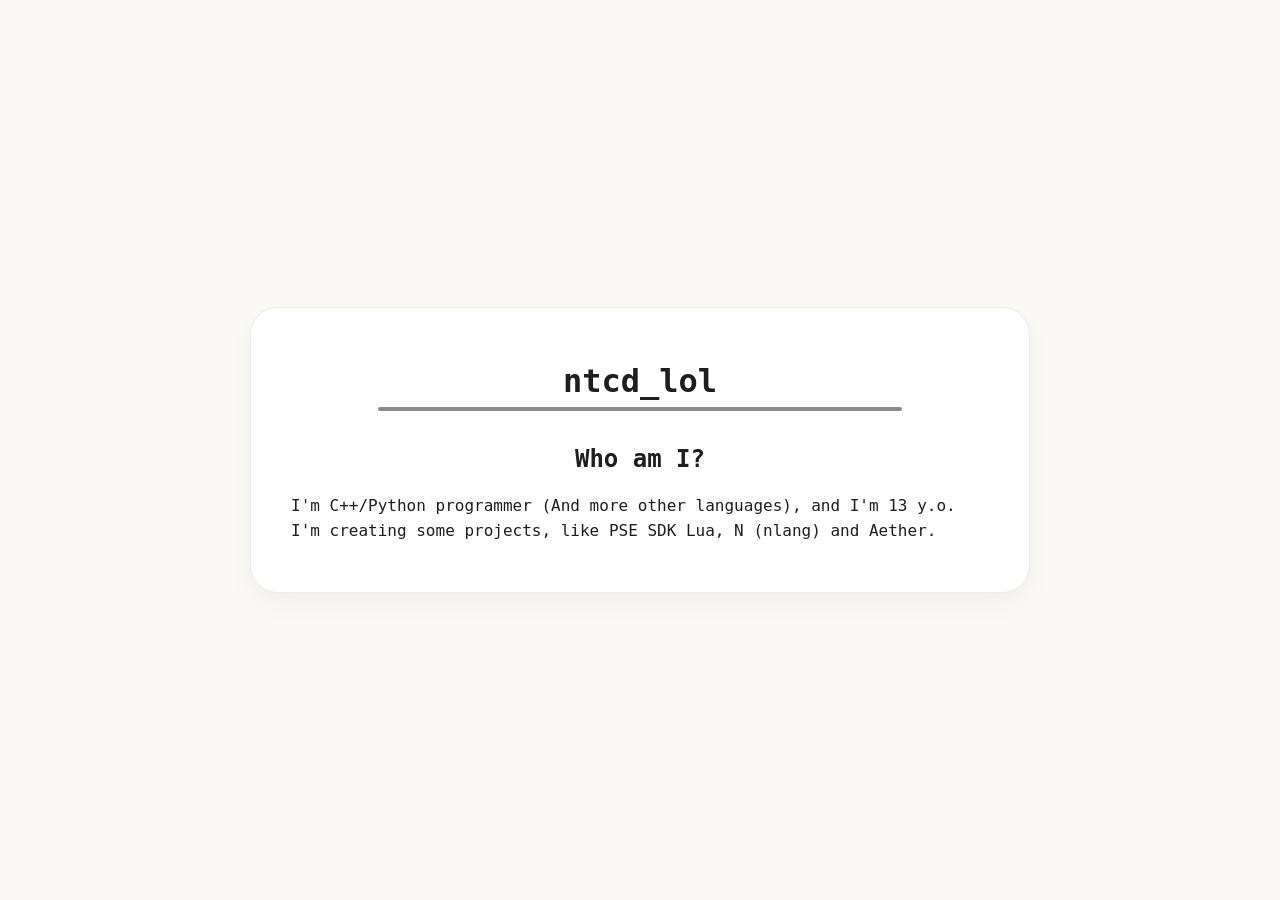
==== index.html @ 29c34fa3 "my failure" ====
<html>
    <!--- Первое что было в моих мыслях - читай задом наперед. Получится нечитабельно? Попроси помочь. --->
    <head>
        <title>ntcd_lol - programmer</title>
        <style>
            * {
              margin: 0;
              padding: 0;
              box-sizing: border-box;
            }

            body {
              background: #faf9f6;
              display: flex;
              justify-content: center;
              align-items: center;
              min-height: 100vh;
              font-family: 'SF Mono', 'Menlo', 'Monaco', 'Cascadia Code', 'Roboto Mono', monospace;
              padding: 2rem 1.5rem;
              line-height: 1.6;
              color: #1e1e1e;
            }

            .container {
              max-width: 780px;
              width: 100%;
              background: #ffffff;
              padding: 3rem 2.5rem;
              border-radius: 28px;
              box-shadow: 0 12px 28px rgba(0, 0, 0, 0.03), 0 4px 12px rgba(0, 0, 0, 0.02);
              border: 1px solid #ecece8;
              transition: all 0.15s ease;
            }

            .accent-line {
                width: 75%;
                height: 4px;
                background: #8b8b8b;
                margin: 0 auto 1.8rem auto;
                border-radius: 4px;
            }

            h1, h2 {
                text-align: center;
            }

            .block {
                margin-top: 2%;

            }
        </style>
    </head>
    <body>
        <div class="container">
            <h1>ntcd_lol</h1>
            <div class="accent-line"></div>
            <h2>Who am I?</h2>
            <div class="block">
                <p>I'm C++/Python programmer (And more other languages), and I'm 13 y.o.</p>
                <p>I'm creating some projects, like PSE SDK Lua, N (nlang) and Aether.</p>
                <!--- Бери то что тебе дают, оттуда откуда дают. Никогда в одном цельном контексте не бери иное. --->
            </div>
        </div>
    </body>
</html>
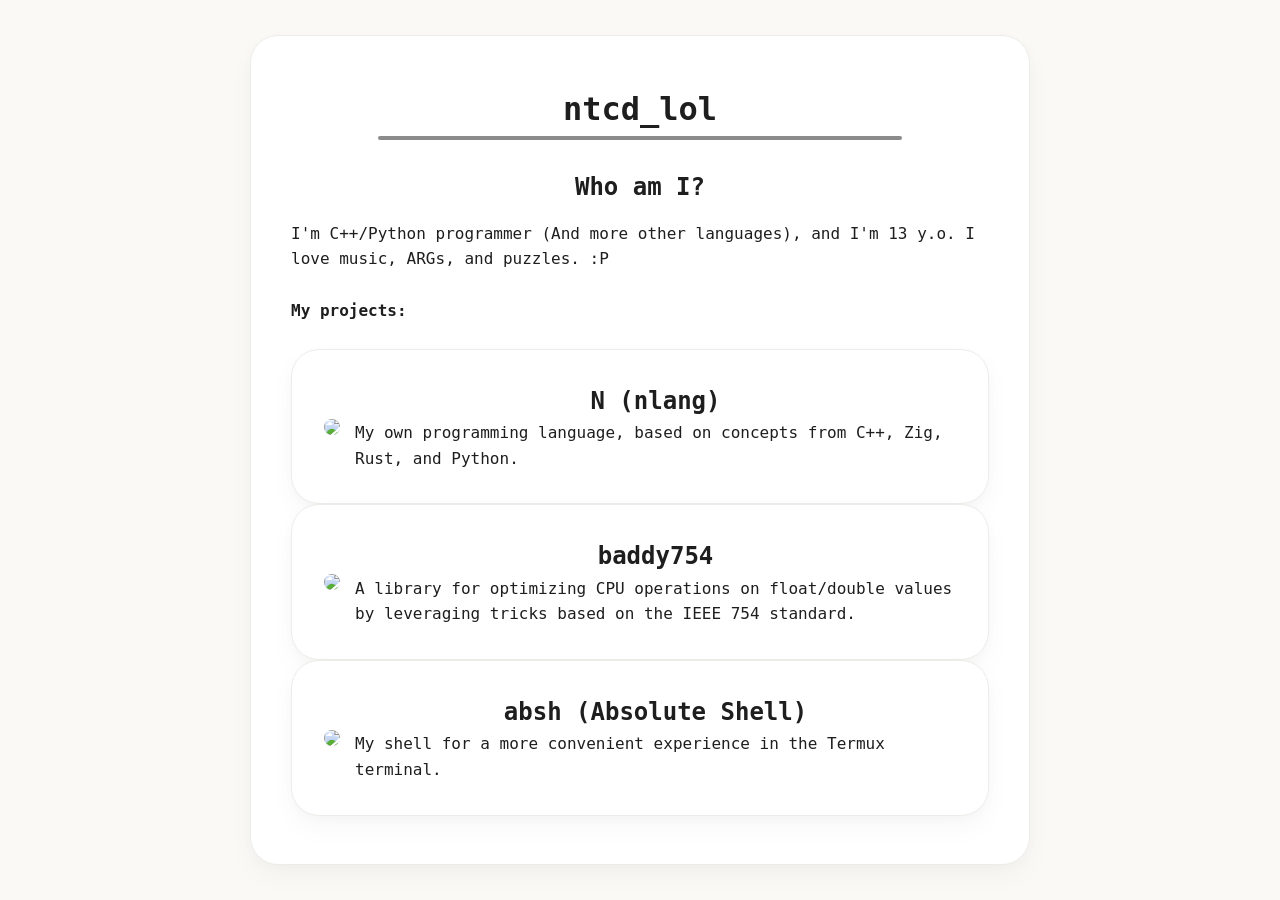
==== commit 041a3d80: "Update index.html" ====
--- a/index.html
+++ b/index.html
@@ -46,7 +46,20 @@
 
             .block {
                 margin-top: 2%;
+            }
 
+            .project {
+                max-width: 780px;
+                width: 100%;
+                background: #ffffff;
+                padding: 2rem 2rem;
+                border-radius: 28px;
+                box-shadow: 0 12px 28px rgba(0, 0, 0, 0.03), 0 4px 12px rgba(0, 0, 0, 0.02);
+                border: 1px solid #ecece8;
+                transition: all 0.15s ease;
+                display: flex;
+                align-items: center;
+                gap: 15px;
             }
         </style>
     </head>
@@ -56,10 +69,45 @@
             <div class="accent-line"></div>
             <h2>Who am I?</h2>
             <div class="block">
-                <p>I'm C++/Python programmer (And more other languages), and I'm 13 y.o.</p>
-                <p>I'm creating some projects, like PSE SDK Lua, N (nlang) and Aether.</p>
-                <!--- Бери то что тебе дают, оттуда откуда дают. Никогда в одном цельном контексте не бери иное. --->
+                <p>I'm C++/Python programmer (And more other languages), and I'm 13 y.o. I love music, ARGs, and puzzles. :P</p><br>
+                <p><strong>My projects:</strong></p><br>
+                    <div class="project">
+                        <img src="https://github.com/ntcd-lol/nlang/raw/main/assets/logo.svg" style="max-block-size: 10cap; border-radius: 50%;">
+                        <div>
+                            <h2>N (nlang)</h2>
+                            <p>My own programming language, based on concepts from C++, Zig, Rust, and Python.</p>
+                        </div>
+                        <!--- Не это ты ли ищешь?) --->
+                    </div>
+                    <div class="project">
+                        <img src="https://github.com/ntcd-lol/baddy754/raw/main/content/logo.svg" style="max-block-size: 10cap; border-radius: 50%;">
+                        <div>
+                            <h2>baddy754</h2>
+                            <p>A library for optimizing CPU operations on float/double values by leveraging tricks based on the IEEE 754 standard.</p>
+                        </div>
+                        <!--- Можешь не продолжать. Копать дальше не зачем. --->
+                    </div>
+                    <div class="project">
+                        <img src="https://github.com/ntcd-lol/absh/raw/main/content/logo.svg" style="max-block-size: 10cap; border-radius: 50%;">
+                        <div>
+                            <h2>absh (Absolute Shell)</h2>
+                            <p>My shell for a more convenient experience in the Termux terminal.</p>
+                        </div>
+                        <!--- И что тебе это дает? --->
+                    </div>
+                <!---
+                    ???:
+                Бери то что тебе дают, оттуда откуда дают.
+                Никогда в одном цельном контексте не бери иное.
+
+                Предыдущие комментарии могут показаться мелочью.
+                Не читай их. Бери все. Дальше все комментарии что будут
+                ЛОЖЬ.
+                --->
             </div>
         </div>
     </body>
+
+    <!--- А вот что правда
+    Решать тебе. --->
 </html>
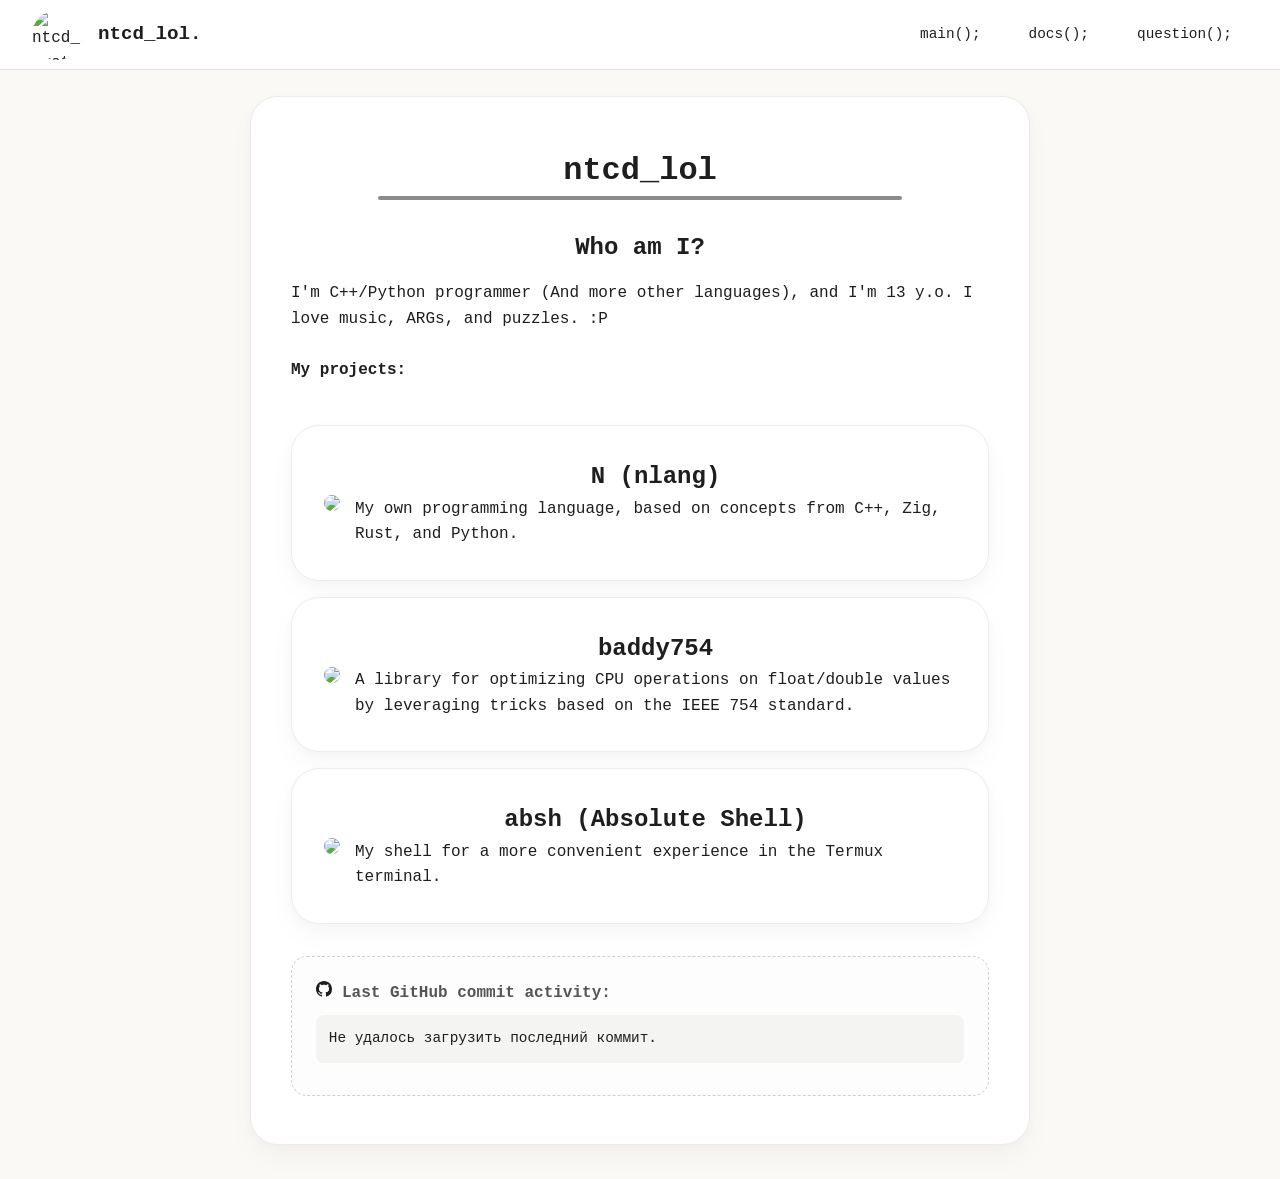
==== commit 53da8e07: "+265 - ух ебана мать" ====
--- a/index.html
+++ b/index.html
@@ -1,69 +1,222 @@
+<!DOCTYPE html>
 <html>
     <!--- Первое что было в моих мыслях - читай задом наперед. Получится нечитабельно? Попроси помочь. --->
     <head>
         <title>ntcd_lol - programmer</title>
         <style>
-            * {
-              margin: 0;
-              padding: 0;
-              box-sizing: border-box;
-            }
-
-            body {
-              background: #faf9f6;
-              display: flex;
-              justify-content: center;
-              align-items: center;
-              min-height: 100vh;
-              font-family: 'SF Mono', 'Menlo', 'Monaco', 'Cascadia Code', 'Roboto Mono', monospace;
-              padding: 2rem 1.5rem;
-              line-height: 1.6;
-              color: #1e1e1e;
-            }
-
-            .container {
-              max-width: 780px;
-              width: 100%;
-              background: #ffffff;
-              padding: 3rem 2.5rem;
-              border-radius: 28px;
-              box-shadow: 0 12px 28px rgba(0, 0, 0, 0.03), 0 4px 12px rgba(0, 0, 0, 0.02);
-              border: 1px solid #ecece8;
-              transition: all 0.15s ease;
-            }
-
-            .accent-line {
-                width: 75%;
-                height: 4px;
-                background: #8b8b8b;
-                margin: 0 auto 1.8rem auto;
-                border-radius: 4px;
-            }
-
-            h1, h2 {
-                text-align: center;
-            }
-
-            .block {
-                margin-top: 2%;
-            }
-
-            .project {
-                max-width: 780px;
-                width: 100%;
-                background: #ffffff;
-                padding: 2rem 2rem;
-                border-radius: 28px;
-                box-shadow: 0 12px 28px rgba(0, 0, 0, 0.03), 0 4px 12px rgba(0, 0, 0, 0.02);
-                border: 1px solid #ecece8;
-                transition: all 0.15s ease;
-                display: flex;
-                align-items: center;
-                gap: 15px;
-            }
+        :root {
+          --bg-body: #faf9f6;
+          --bg-card: #ffffff;
+          --bg-commit-block: #fdfdfd;
+          --bg-commit-details: #f4f4f2;
+
+          --color-main: #1e1e1e;
+          --color-muted: #555555;
+          --color-accent: #8b8b8b;
+          --color-meta: #777777;
+
+          --border-card: #ecece8;
+          --border-menu: #e0e0e0;
+          --border-commit: #cfcfcd;
+
+          --shadow: 0 12px 28px rgba(0, 0, 0, 0.03), 0 4px 12px rgba(0, 0, 0, 0.02);
+        }
+
+        @media (prefers-color-scheme: dark) {
+          :root {
+            --bg-body: #121212;
+            --bg-card: #1e1e1e;
+            --bg-commit-block: #181818;
+            --bg-commit-details: #252525;
+
+            --color-main: #e0e0e0;
+            --color-muted: #aaaaaa;
+            --color-accent: #555555;
+            --color-meta: #888888;
+
+            --border-card: #2a2a28;
+            --border-menu: #2d2d2d;
+            --border-commit: #444442;
+
+            --shadow: 0 12px 28px rgba(0, 0, 0, 0.2), 0 4px 12px rgba(0, 0, 0, 0.15);
+          }
+        }
+
+        * {
+          margin: 0;
+          padding: 0;
+          box-sizing: border-box;
+        }
+
+        body {
+          background: var(--bg-body);
+          display: flex;
+          justify-content: center;
+          align-items: center;
+          min-height: 100vh;
+          font-family: 'SF Mono', 'Menlo', 'Monaco', 'Cascadia Code', 'Roboto Mono', monospace;
+          padding: 6rem 1.5rem 2rem 1.5rem;
+          line-height: 1.6;
+          color: var(--color-main);
+          margin: 0;
+        }
+
+        a {
+          color: var(--color-main);
+          text-decoration: underline;
+          text-decoration-thickness: 1px;
+          text-underline-offset: 3px;
+          transition: all 0.2s ease;
+        }
+
+        a:hover {
+          color: var(--color-muted);
+          text-decoration-color: transparent;
+        }
+
+        .container {
+          max-width: 780px;
+          width: 100%;
+          background: var(--bg-card);
+          padding: 3rem 2.5rem;
+          border-radius: 28px;
+          box-shadow: var(--shadow);
+          border: 1px solid var(--border-card);
+          transition: all 0.15s ease;
+        }
+
+        .accent-line {
+          width: 75%;
+          height: 4px;
+          background: var(--color-accent);
+          margin: 0 auto 1.8rem auto;
+          border-radius: 4px;
+        }
+
+        h1, h2 {
+          text-align: center;
+        }
+
+        .block {
+          margin-top: 2%;
+        }
+
+        .project {
+          max-width: 780px;
+          width: 100%;
+          background: var(--bg-card);
+          padding: 2rem 2rem;
+          border-radius: 28px;
+          box-shadow: var(--shadow);
+          border: 1px solid var(--border-card);
+          transition: all 0.15s ease;
+          display: flex;
+          align-items: center;
+          gap: 15px;
+          margin-top: 1rem;
+        }
+
+        .top-menu {
+          position: fixed;
+          top: 0;
+          left: 0;
+          width: 100%;
+          background: var(--bg-card);
+          border-bottom: 1px solid var(--border-menu);
+          z-index: 1000;
+          display: flex;
+          align-items: center;
+          justify-content: space-between;
+          padding: 0.5rem 2rem;
+          box-sizing: border-box;
+        }
+
+        .me {
+          display: flex;
+          align-items: center;
+          gap: 1rem;
+        }
+
+        .top-menu img {
+          border-radius: 50%;
+          width: 50px;
+          height: 50px;
+          object-fit: cover;
+          margin: 0.1rem 0 0.1rem 0;
+        }
+
+        .top-menu h2 {
+          margin: 0;
+          font-size: 1.2rem;
+          color: var(--color-main);
+        }
+
+        .top-menu ul {
+          list-style: none;
+          margin: 0;
+          padding: 0;
+          display: flex;
+          gap: 1rem;
+        }
+
+        .top-menu a {
+          display: block;
+          padding: 0.5rem 1rem;
+          color: var(--color-main);
+          text-decoration: none;
+          font-size: 0.9rem;
+        }
+
+        .top-menu a:hover {
+          opacity: 0.7;
+          color: var(--color-main);
+        }
+
+        #commit-container {
+          margin-top: 2rem;
+          padding: 1.5rem;
+          background: var(--bg-commit-block);
+          border-radius: 16px;
+          border: 1px dashed var(--border-commit);
+        }
+
+        .commit-title {
+          font-size: 1rem;
+          font-weight: bold;
+          margin-bottom: 0.5rem;
+          color: var(--color-muted);
+        }
+
+        .commit-details {
+          font-size: 0.9rem;
+          background: var(--bg-commit-details);
+          padding: 0.8rem;
+          border-radius: 8px;
+          word-break: break-all;
+          color: var(--color-main);
+        }
+
+        .commit-meta {
+          font-size: 0.8rem;
+          color: var(--color-meta);
+          margin-top: 0.5rem;
+        }
         </style>
-    </head>
-    <body>
+
+        <header class="top-menu">
+            <div class="me">
+                <img src="https://avatars.githubusercontent.com/u/198263185?v=4" alt="ntcd_lol avatar">
+                <h2>ntcd_lol.</h2>
+            </div>
+            <nav>
+                <ul>
+                    <li><a href="#main">main();</a></li>
+                    <li><a href="#docs">docs();</a></li>
+                    <li><a href="#question">question();</a></li>
+                </ul>
+            </nav>
+        </header>
+
         <div class="container">
             <h1>ntcd_lol</h1>
             <div class="accent-line"></div>
@@ -88,13 +241,26 @@
                         <!--- Можешь не продолжать. Копать дальше не зачем. --->
                     </div>
                     <div class="project">
-                        <img src="https://github.com/ntcd-lol/absh/raw/main/content/logo.svg" style="max-block-size: 10cap; border-radius: 50%;">
+                        <img src="https://github.com/ntcd-lol/absh/raw/main/assets/logo.svg" style="max-block-size: 10cap; border-radius: 50%;">
                         <div>
                             <h2>absh (Absolute Shell)</h2>
                             <p>My shell for a more convenient experience in the Termux terminal.</p>
                         </div>
                         <!--- И что тебе это дает? --->
                     </div>
+
+                    <!-- Блок отображения последнего коммита -->
+                    <div id="commit-container">
+                        <div style="display: inline-flex; gap: 10px;">
+                            <svg xmlns="http://www.w3.org/2000/svg" width="16" height="16" fill="currentColor" class="bi bi-github" viewBox="0 0 16 16">
+                                <path d="M8 0C3.58 0 0 3.58 0 8c0 3.54 2.29 6.53 5.47 7.59.4.07.55-.17.55-.38 0-.19-.01-.82-.01-1.49-2.01.37-2.53-.49-2.69-.94-.09-.23-.48-.94-.82-1.13-.28-.15-.68-.52-.01-.53.63-.01 1.08.58 1.23.82.72 1.21 1.87.87 2.33.66.07-.52.28-.87.51-1.07-1.78-.2-3.64-.89-3.64-3.95 0-.87.31-1.59.82-2.15-.08-.2-.36-1.02.08-2.12 0 0 .67-.21 2.2.82.64-.18 1.32-.27 2-.27s1.36.09 2 .27c1.53-1.04 2.2-.82 2.2-.82.44 1.1.16 1.92.08 2.12.51.56.82 1.27.82 2.15 0 3.07-1.87 3.75-3.65 3.95.29.25.54.73.54 1.48 0 1.07-.01 1.93-.01 2.2 0 .21.15.46.55.38A8.01 8.01 0 0 0 16 8c0-4.42-3.58-8-8-8"/>
+                            </svg>
+                            <p class="commit-title"> Last GitHub commit activity:</p>
+                        </div>
+                        <div id="commit-info" class="commit-details">Загрузка данных о коммите...</div>
+                        <div id="commit-meta" class="commit-meta"></div>
+                    </div>
+
                 <!---
                     ???:
                 Бери то что тебе дают, оттуда откуда дают.
@@ -106,6 +272,51 @@
                 --->
             </div>
         </div>
+
+        <script>
+        async function fetchLatestCommit() {
+            const infoElement = document.getElementById('commit-info');
+            const metaElement = document.getElementById('commit-meta');
+
+            try {
+                const reposResponse = await fetch(`https://api.github.com/users/ntcd-lol/repos?sort=pushed&per_page=1`);
+                if (!reposResponse.ok) throw new Error(`Error: ${reposResponse.status}`);
+
+                const repos = await reposResponse.json();
+                if (!repos || repos.length === 0) {
+                    infoElement.textContent = 'Commits not found.';
+                    return;
+                }
+
+                const latestRepo = repos[0];
+                const repoName = latestRepo.full_name;
+                const defaultBranch = latestRepo.default_branch;
+
+                const commitResponse = await fetch(`https://api.github.com/repos/` + repoName + `/commits?sha=${defaultBranch}&per_page=1`);
+                if (!commitResponse.ok) throw new Error(`Ошибка при запросе коммита: ${commitResponse.status}`);
+
+                const commits = await commitResponse.json();
+
+                if (commits && commits.length > 0) {
+                    const lastCommit = commits[0];
+                    const shortSha = lastCommit.sha.substring(0, 7);
+                    const commitMessage = lastCommit.commit.message;
+                    const commitUrl = lastCommit.html_url;
+
+                    infoElement.innerHTML = `<strong>[${shortSha}]</strong> ${commitMessage}`;
+                    metaElement.innerHTML = `In repo: <a href="https://github.com/${repoName}" target="_blank">${repoName}</a> | <a href="${commitUrl}" target="_blank">Open commit.</a>`;
+                } else {
+                    infoElement.textContent = 'Коммиты не найдены.';
+                }
+            } catch (error) {
+                console.error(error);
+                infoElement.textContent = 'Не удалось загрузить последний коммит.';
+            }
+        }
+
+        document.addEventListener('DOMContentLoaded', fetchLatestCommit);
+
+        </script>
     </body>
 
     <!--- А вот что правда
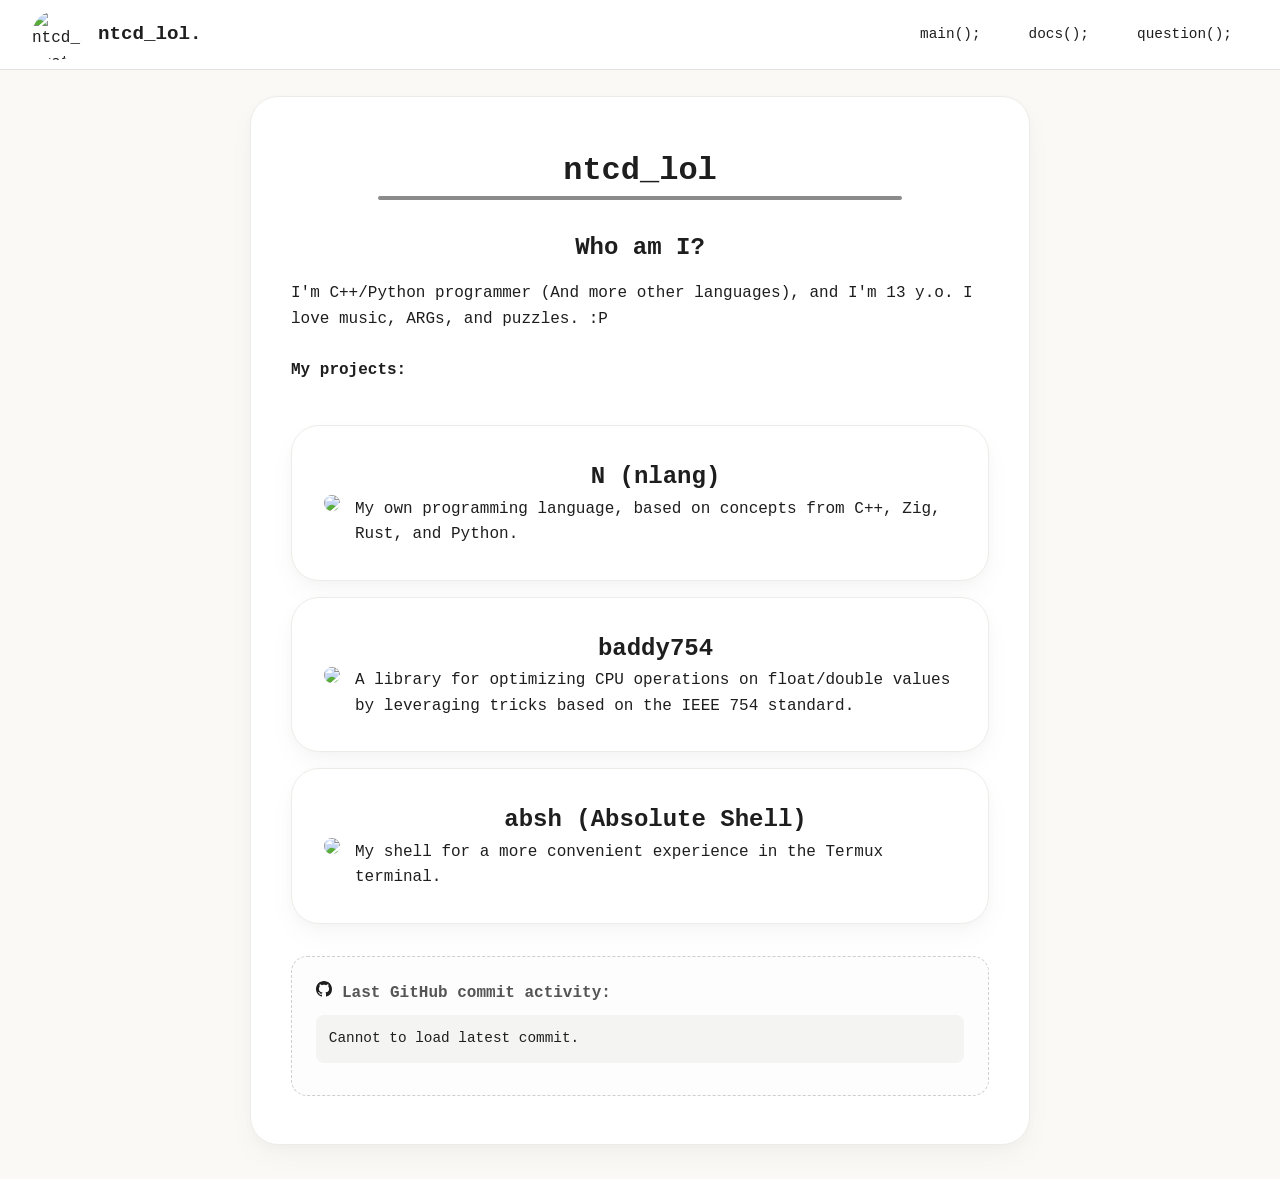
==== commit ab2d0415: "lets go" ====
--- a/index.html
+++ b/index.html
@@ -210,9 +210,9 @@
             </div>
             <nav>
                 <ul>
-                    <li><a href="#main">main();</a></li>
-                    <li><a href="#docs">docs();</a></li>
-                    <li><a href="#question">question();</a></li>
+                    <li><a href="https://ntcd-lol.github.io/">main();</a></li>
+                    <li><a href="https://ntcd-lol.github.io/docs/">docs();</a></li>
+                    <li><a href="https://ntcd-lol.github.io/question/">question();</a></li>
                 </ul>
             </nav>
         </header>
@@ -257,7 +257,7 @@
                             </svg>
                             <p class="commit-title"> Last GitHub commit activity:</p>
                         </div>
-                        <div id="commit-info" class="commit-details">Загрузка данных о коммите...</div>
+                        <div id="commit-info" class="commit-details">Loading...</div>
                         <div id="commit-meta" class="commit-meta"></div>
                     </div>
 
@@ -293,7 +293,7 @@
                 const defaultBranch = latestRepo.default_branch;
 
                 const commitResponse = await fetch(`https://api.github.com/repos/` + repoName + `/commits?sha=${defaultBranch}&per_page=1`);
-                if (!commitResponse.ok) throw new Error(`Ошибка при запросе коммита: ${commitResponse.status}`);
+                if (!commitResponse.ok) throw new Error(`Error: ${commitResponse.status}`);
 
                 const commits = await commitResponse.json();
 
@@ -310,7 +310,7 @@
                 }
             } catch (error) {
                 console.error(error);
-                infoElement.textContent = 'Не удалось загрузить последний коммит.';
+                infoElement.textContent = 'Cannot to load latest commit.';
             }
         }
 
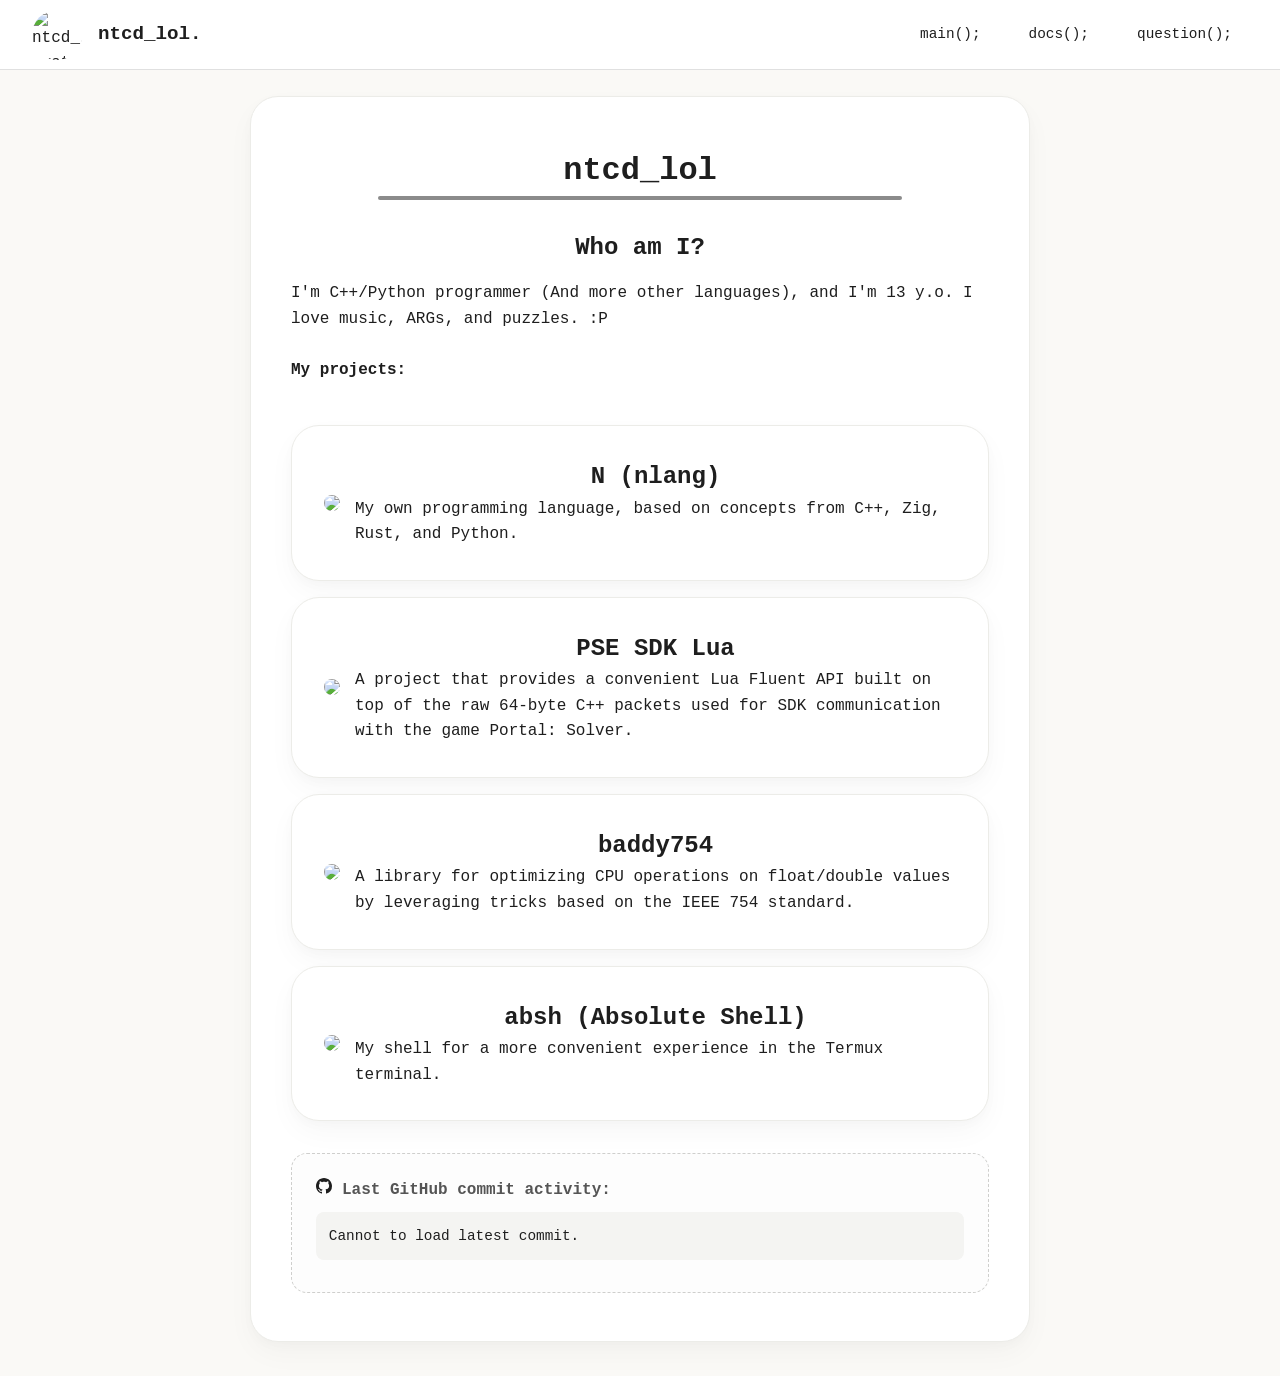
==== commit 5e277f7d: "Root Tool, You don't see that." ====
--- a/index.html
+++ b/index.html
@@ -3,206 +3,9 @@
     <!--- Первое что было в моих мыслях - читай задом наперед. Получится нечитабельно? Попроси помочь. --->
     <head>
         <title>ntcd_lol - programmer</title>
-        <style>
-        :root {
-          --bg-body: #faf9f6;
-          --bg-card: #ffffff;
-          --bg-commit-block: #fdfdfd;
-          --bg-commit-details: #f4f4f2;
-
-          --color-main: #1e1e1e;
-          --color-muted: #555555;
-          --color-accent: #8b8b8b;
-          --color-meta: #777777;
-
-          --border-card: #ecece8;
-          --border-menu: #e0e0e0;
-          --border-commit: #cfcfcd;
-
-          --shadow: 0 12px 28px rgba(0, 0, 0, 0.03), 0 4px 12px rgba(0, 0, 0, 0.02);
-        }
-
-        @media (prefers-color-scheme: dark) {
-          :root {
-            --bg-body: #121212;
-            --bg-card: #1e1e1e;
-            --bg-commit-block: #181818;
-            --bg-commit-details: #252525;
-
-            --color-main: #e0e0e0;
-            --color-muted: #aaaaaa;
-            --color-accent: #555555;
-            --color-meta: #888888;
-
-            --border-card: #2a2a28;
-            --border-menu: #2d2d2d;
-            --border-commit: #444442;
-
-            --shadow: 0 12px 28px rgba(0, 0, 0, 0.2), 0 4px 12px rgba(0, 0, 0, 0.15);
-          }
-        }
-
-        * {
-          margin: 0;
-          padding: 0;
-          box-sizing: border-box;
-        }
-
-        body {
-          background: var(--bg-body);
-          display: flex;
-          justify-content: center;
-          align-items: center;
-          min-height: 100vh;
-          font-family: 'SF Mono', 'Menlo', 'Monaco', 'Cascadia Code', 'Roboto Mono', monospace;
-          padding: 6rem 1.5rem 2rem 1.5rem;
-          line-height: 1.6;
-          color: var(--color-main);
-          margin: 0;
-        }
-
-        a {
-          color: var(--color-main);
-          text-decoration: underline;
-          text-decoration-thickness: 1px;
-          text-underline-offset: 3px;
-          transition: all 0.2s ease;
-        }
-
-        a:hover {
-          color: var(--color-muted);
-          text-decoration-color: transparent;
-        }
-
-        .container {
-          max-width: 780px;
-          width: 100%;
-          background: var(--bg-card);
-          padding: 3rem 2.5rem;
-          border-radius: 28px;
-          box-shadow: var(--shadow);
-          border: 1px solid var(--border-card);
-          transition: all 0.15s ease;
-        }
-
-        .accent-line {
-          width: 75%;
-          height: 4px;
-          background: var(--color-accent);
-          margin: 0 auto 1.8rem auto;
-          border-radius: 4px;
-        }
-
-        h1, h2 {
-          text-align: center;
-        }
-
-        .block {
-          margin-top: 2%;
-        }
-
-        .project {
-          max-width: 780px;
-          width: 100%;
-          background: var(--bg-card);
-          padding: 2rem 2rem;
-          border-radius: 28px;
-          box-shadow: var(--shadow);
-          border: 1px solid var(--border-card);
-          transition: all 0.15s ease;
-          display: flex;
-          align-items: center;
-          gap: 15px;
-          margin-top: 1rem;
-        }
-
-        .top-menu {
-          position: fixed;
-          top: 0;
-          left: 0;
-          width: 100%;
-          background: var(--bg-card);
-          border-bottom: 1px solid var(--border-menu);
-          z-index: 1000;
-          display: flex;
-          align-items: center;
-          justify-content: space-between;
-          padding: 0.5rem 2rem;
-          box-sizing: border-box;
-        }
-
-        .me {
-          display: flex;
-          align-items: center;
-          gap: 1rem;
-        }
-
-        .top-menu img {
-          border-radius: 50%;
-          width: 50px;
-          height: 50px;
-          object-fit: cover;
-          margin: 0.1rem 0 0.1rem 0;
-        }
-
-        .top-menu h2 {
-          margin: 0;
-          font-size: 1.2rem;
-          color: var(--color-main);
-        }
-
-        .top-menu ul {
-          list-style: none;
-          margin: 0;
-          padding: 0;
-          display: flex;
-          gap: 1rem;
-        }
-
-        .top-menu a {
-          display: block;
-          padding: 0.5rem 1rem;
-          color: var(--color-main);
-          text-decoration: none;
-          font-size: 0.9rem;
-        }
-
-        .top-menu a:hover {
-          opacity: 0.7;
-          color: var(--color-main);
-        }
-
-        #commit-container {
-          margin-top: 2rem;
-          padding: 1.5rem;
-          background: var(--bg-commit-block);
-          border-radius: 16px;
-          border: 1px dashed var(--border-commit);
-        }
-
-        .commit-title {
-          font-size: 1rem;
-          font-weight: bold;
-          margin-bottom: 0.5rem;
-          color: var(--color-muted);
-        }
-
-        .commit-details {
-          font-size: 0.9rem;
-          background: var(--bg-commit-details);
-          padding: 0.8rem;
-          border-radius: 8px;
-          word-break: break-all;
-          color: var(--color-main);
-        }
-
-        .commit-meta {
-          font-size: 0.8rem;
-          color: var(--color-meta);
-          margin-top: 0.5rem;
-        }
-        </style>
-
+        <link rel="stylesheet" href="static/style.css">
+    </head>
+    <body>
         <header class="top-menu">
             <div class="me">
                 <img src="https://avatars.githubusercontent.com/u/198263185?v=4" alt="ntcd_lol avatar">
@@ -231,6 +34,14 @@
                             <p>My own programming language, based on concepts from C++, Zig, Rust, and Python.</p>
                         </div>
                         <!--- Не это ты ли ищешь?) --->
+                    </div>
+                    <div class="project">
+                        <img src="https://raw.githubusercontent.com/ntcd-lol/pse-lua/refs/heads/main/docs/content/cube.png" style="max-block-size: 10cap; border-radius: 50%;">
+                        <div>
+                            <h2>PSE SDK Lua</h2>
+                            <p>A project that provides a convenient Lua Fluent API built on top of the raw 64-byte C++ packets used for SDK communication with the game Portal: Solver.</p>
+                        </div>
+                        <!--- Старый верный друг. --->
                     </div>
                     <div class="project">
                         <img src="https://github.com/ntcd-lol/baddy754/raw/main/content/logo.svg" style="max-block-size: 10cap; border-radius: 50%;">
--- a/static/style.css
+++ b/static/style.css
@@ -0,0 +1,669 @@
+:root {
+  --bg-body: #faf9f6;
+  --bg-card: #ffffff;
+  --bg-commit-block: #fdfdfd;
+  --bg-commit-details: #f4f4f2;
+
+  --color-main: #1e1e1e;
+  --color-muted: #555555;
+  --color-accent: #8b8b8b;
+  --color-meta: #777777;
+
+  --border-card: #ecece8;
+  --border-menu: #e0e0e0;
+  --border-commit: #cfcfcd;
+
+  --shadow: 0 12px 28px rgba(0, 0, 0, 0.03), 0 4px 12px rgba(0, 0, 0, 0.02);
+}
+
+@media (prefers-color-scheme: dark) {
+  :root {
+    --bg-body: #121212;
+    --bg-card: #1e1e1e;
+    --bg-commit-block: #181818;
+    --bg-commit-details: #252525;
+
+    --color-main: #e0e0e0;
+    --color-muted: #aaaaaa;
+    --color-accent: #555555;
+    --color-meta: #888888;
+
+    --border-card: #2a2a28;
+    --border-menu: #2d2d2d;
+    --border-commit: #444442;
+
+    --shadow: 0 12px 28px rgba(0, 0, 0, 0.2), 0 4px 12px rgba(0, 0, 0, 0.15);
+  }
+}
+
+* {
+  margin: 0;
+  padding: 0;
+  box-sizing: border-box;
+}
+
+html { scroll-behavior: smooth; }
+
+body {
+  background: var(--bg-body);
+  display: flex;
+  justify-content: center;
+  align-items: center;
+  min-height: 100vh;
+  font-family: 'SF Mono', 'Menlo', 'Monaco', 'Cascadia Code', 'Roboto Mono', monospace;
+  padding: 6rem 1.5rem 2rem 1.5rem;
+  line-height: 1.6;
+  color: var(--color-main);
+  margin: 0;
+}
+
+a {
+  color: var(--color-main);
+  text-decoration: underline;
+  text-decoration-thickness: 1px;
+  text-underline-offset: 3px;
+  transition: all 0.2s ease;
+}
+
+a:hover {
+  color: var(--color-muted);
+  text-decoration-color: transparent;
+}
+
+.container {
+  max-width: 780px;
+  width: 100%;
+  background: var(--bg-card);
+  padding: 3rem 2.5rem;
+  border-radius: 28px;
+  box-shadow: var(--shadow);
+  border: 1px solid var(--border-card);
+  transition: all 0.15s ease;
+}
+
+.accent-line {
+  width: 75%;
+  height: 4px;
+  background: var(--color-accent);
+  margin: 0 auto 1.8rem auto;
+  border-radius: 4px;
+}
+
+h1, h2 {
+  text-align: center;
+}
+
+.block {
+  margin-top: 2%;
+}
+
+.project {
+  max-width: 780px;
+  width: 100%;
+  background: var(--bg-card);
+  padding: 2rem 2rem;
+  border-radius: 28px;
+  box-shadow: var(--shadow);
+  border: 1px solid var(--border-card);
+  transition: all 0.15s ease;
+  display: flex;
+  align-items: center;
+  gap: 15px;
+  margin-top: 1rem;
+}
+
+.top-menu {
+  position: fixed;
+  top: 0;
+  left: 0;
+  width: 100%;
+  background: var(--bg-card);
+  border-bottom: 1px solid var(--border-menu);
+  z-index: 1000;
+  display: flex;
+  align-items: center;
+  justify-content: space-between;
+  padding: 0.5rem 2rem;
+  box-sizing: border-box;
+}
+
+.me {
+  display: flex;
+  align-items: center;
+  gap: 1rem;
+}
+
+.top-menu img {
+  border-radius: 50%;
+  width: 50px;
+  height: 50px;
+  object-fit: cover;
+  margin: 0.1rem 0 0.1rem 0;
+}
+
+.top-menu h2 {
+  margin: 0;
+  font-size: 1.2rem;
+  color: var(--color-main);
+}
+
+.top-menu ul {
+  list-style: none;
+  margin: 0;
+  padding: 0;
+  display: flex;
+  gap: 1rem;
+}
+
+.top-menu a {
+  display: block;
+  padding: 0.5rem 1rem;
+  color: var(--color-main);
+  text-decoration: none;
+  font-size: 0.9rem;
+}
+
+.top-menu a:hover {
+  opacity: 0.7;
+  color: var(--color-main);
+}
+
+#commit-container {
+  margin-top: 2rem;
+  padding: 1.5rem;
+  background: var(--bg-commit-block);
+  border-radius: 16px;
+  border: 1px dashed var(--border-commit);
+}
+
+.commit-title {
+  font-size: 1rem;
+  font-weight: bold;
+  margin-bottom: 0.5rem;
+  color: var(--color-muted);
+}
+
+.commit-details {
+  font-size: 0.9rem;
+  background: var(--bg-commit-details);
+  padding: 0.8rem;
+  border-radius: 8px;
+  word-break: break-all;
+  color: var(--color-main);
+}
+
+.commit-meta {
+  font-size: 0.8rem;
+  color: var(--color-meta);
+  margin-top: 0.5rem;
+}
+
+
+.layout {
+  max-width: 1280px;
+  width: 100%;
+  margin: 0 auto;
+  display: grid;
+  grid-template-columns: 240px 1fr;
+  gap: 1.5rem;
+  align-items: start;
+}
+
+.layout .container {
+  max-width: none;
+  padding: 3rem 2.5rem;
+}
+
+.sidebar {
+  position: sticky;
+  top: 5.5rem;
+  max-height: calc(100vh - 7rem);
+  overflow-y: auto;
+  background: var(--bg-card);
+  border: 1px solid var(--border-card);
+  border-radius: 20px;
+  padding: 1rem 0.75rem;
+  box-shadow: var(--shadow);
+  font-size: 0.82rem;
+}
+
+.sidebar h3 {
+  font-size: 0.68rem;
+  text-transform: uppercase;
+  letter-spacing: 0.6px;
+  color: var(--color-meta);
+  margin-bottom: 0.6rem;
+  padding-left: 0.4rem;
+}
+
+.sidebar ul { list-style: none; }
+
+.sidebar ul ul {
+  margin-left: 0.55rem;
+  padding-left: 0.6rem;
+  border-left: 1px dotted var(--border-commit);
+}
+
+.sidebar ul ul ul {
+  border-left: 1px dotted var(--border-commit);
+  margin-left: 0.5rem;
+  padding-left: 0.5rem;
+}
+
+.sidebar a {
+  display: block;
+  padding: 0.18rem 0.35rem;
+  text-decoration: none;
+  color: var(--color-muted);
+  border-radius: 5px;
+  font-size: 0.8rem;
+  line-height: 1.35;
+  overflow: hidden;
+  text-overflow: ellipsis;
+  white-space: nowrap;
+}
+
+.sidebar a:hover {
+  color: var(--color-main);
+  background: var(--bg-commit-details);
+}
+
+.sidebar a.active {
+  color: var(--color-main);
+  background: var(--bg-commit-details);
+  font-weight: bold;
+}
+
+.toc-file > a {
+  color: var(--color-main);
+  font-weight: bold;
+  font-size: 0.82rem;
+  padding: 0.3rem 0.35rem;
+  margin-top: 0.3rem;
+}
+
+.toc-file > a::before {
+  content: "· ";
+  color: var(--color-accent);
+}
+
+.toc-file ul { margin-top: 0.1rem; }
+.toc-file ul a { font-size: 0.78rem; }
+.toc-file ul ul a { font-size: 0.74rem; color: var(--color-meta); }
+
+
+h1 { text-align: center; }
+
+.doc-meta {
+  text-align: center;
+  font-size: 0.8rem;
+  color: var(--color-meta);
+  margin-bottom: 2rem;
+}
+
+.section {
+  margin-bottom: 3rem;
+  padding-bottom: 1.5rem;
+  border-bottom: 1px dashed var(--border-commit);
+  scroll-margin-top: 5.5rem;
+}
+
+.section:last-child {
+  border-bottom: none;
+  padding-bottom: 0;
+}
+
+.section-title {
+  font-size: 1.4rem;
+  margin-bottom: 1rem;
+  border-left: 4px solid var(--color-accent);
+  padding-left: 1rem;
+  text-align: left;
+}
+
+.block-heading {
+  margin: 1.5rem 0 0.75rem 0;
+  font-weight: bold;
+  scroll-margin-top: 5.5rem;
+  text-align: left;
+}
+
+.block-heading[data-level="1"] { font-size: 1.5rem; }
+.block-heading[data-level="2"] { font-size: 1.25rem; }
+.block-heading[data-level="3"] { font-size: 1.1rem; }
+.block-heading[data-level="4"],
+.block-heading[data-level="5"],
+.block-heading[data-level="6"] { font-size: 1rem; }
+
+.block-prose {
+  margin: 0.75rem 0;
+  color: var(--color-muted);
+  word-break: break-word;
+}
+
+.inline-code {
+  background: var(--bg-commit-details);
+  border: 1px solid var(--border-commit);
+  border-radius: 4px;
+  padding: 0.05em 0.4em;
+  font-size: 0.9em;
+  color: var(--color-main);
+}
+
+
+.block-table-wrap {
+  margin: 1rem 0;
+  overflow-x: auto;
+  border-radius: 12px;
+  border: 1px solid var(--border-commit);
+}
+
+.block-table {
+  border-collapse: collapse;
+  width: 100%;
+  font-size: 0.85rem;
+}
+
+.block-table th,
+.block-table td {
+  padding: 0.5rem 0.9rem;
+  border-bottom: 1px solid var(--border-commit);
+  text-align: left;
+  vertical-align: top;
+}
+
+.block-table th {
+  background: var(--bg-commit-block);
+  color: var(--color-main);
+  font-weight: bold;
+  white-space: nowrap;
+}
+
+.block-table tr:last-child td { border-bottom: none; }
+.block-table td { color: var(--color-muted); }
+
+
+.block-list {
+  margin: 0.75rem 0;
+  padding-left: 1.5rem;
+  color: var(--color-muted);
+}
+
+.block-list li { margin: 0.25rem 0; }
+
+
+.block-code {
+  margin: 1rem 0;
+  background: var(--bg-commit-details);
+  border-radius: 12px;
+  border: 1px solid var(--border-commit);
+  overflow: hidden;
+}
+
+.block-code-header {
+  display: flex;
+  justify-content: space-between;
+  align-items: center;
+  padding: 0.4rem 1rem;
+  background: var(--bg-commit-block);
+  border-bottom: 1px solid var(--border-commit);
+  font-size: 0.75rem;
+  color: var(--color-meta);
+  text-transform: uppercase;
+  letter-spacing: 0.5px;
+}
+
+.block-code pre {
+  margin: 0;
+  padding: 1rem 1.2rem;
+  overflow-x: auto;
+  font-size: 0.85rem;
+  line-height: 1.5;
+}
+
+.block-code code { font-family: inherit; }
+
+.copy-btn {
+  background: transparent;
+  border: 1px solid var(--border-commit);
+  color: var(--color-meta);
+  font-family: inherit;
+  font-size: 0.7rem;
+  padding: 0.15rem 0.5rem;
+  border-radius: 4px;
+  cursor: pointer;
+  text-transform: uppercase;
+}
+
+.copy-btn:hover {
+  color: var(--color-main);
+  border-color: var(--color-accent);
+}
+
+.copy-btn.copied {
+  color: #4caf50;
+  border-color: #4caf50;
+}
+
+
+.block-html { margin: 1rem 0; }
+.block-html img { max-width: 100%; height: auto; }
+.block-html table { border-collapse: collapse; width: 100%; }
+.block-html h3 { margin: 0.5rem 0; font-size: 1.1rem; }
+.block-html a { color: var(--color-main); }
+
+
+.block-hr {
+  border: none;
+  border-top: 1px dashed var(--border-commit);
+  margin: 1.5rem 0;
+}
+
+
+.block-callout {
+  margin: 1rem 0;
+  border-radius: 12px;
+  border: 1px solid var(--border-commit);
+  border-left: 4px solid var(--color-accent);
+  background: var(--bg-commit-details);
+  padding: 0.9rem 1rem;
+  color: var(--color-main);
+}
+
+.block-callout-head {
+  display: flex;
+  align-items: center;
+  gap: 0.5rem;
+  font-size: 0.75rem;
+  text-transform: uppercase;
+  letter-spacing: 0.5px;
+  color: var(--color-meta);
+  margin-bottom: 0.4rem;
+  font-weight: bold;
+}
+
+.block-callout-body {
+  font-size: 0.9rem;
+  color: var(--color-muted);
+  white-space: pre-wrap;
+  word-break: break-word;
+}
+
+.block-callout[data-variant="note"]      { border-left-color: #4a9eff; background: rgba(74, 158, 255, 0.06); }
+.block-callout[data-variant="tip"]       { border-left-color: #4caf50; background: rgba(76, 175, 80, 0.07); }
+.block-callout[data-variant="important"] { border-left-color: #a259ff; background: rgba(162, 89, 255, 0.07); }
+.block-callout[data-variant="warning"]   { border-left-color: #f5a623; background: rgba(245, 166, 35, 0.08); }
+.block-callout[data-variant="caution"],
+.block-callout[data-variant="danger"]    { border-left-color: #d9534f; background: rgba(217, 83, 79, 0.08); }
+
+@media (prefers-color-scheme: dark) {
+  .block-callout[data-variant="note"]      { background: rgba(74, 158, 255, 0.10); }
+  .block-callout[data-variant="tip"]       { background: rgba(76, 175, 80, 0.10); }
+  .block-callout[data-variant="important"] { background: rgba(162, 89, 255, 0.10); }
+  .block-callout[data-variant="warning"]   { background: rgba(245, 166, 35, 0.12); }
+  .block-callout[data-variant="caution"],
+  .block-callout[data-variant="danger"]    { background: rgba(217, 83, 79, 0.12); }
+}
+
+
+.loading,
+.error {
+  text-align: center;
+  padding: 2rem;
+  color: var(--color-muted);
+}
+
+.error { color: #d9534f; }
+
+
+.sidebar-toggle {
+  display: none;
+  position: fixed;
+  bottom: 1.25rem;
+  right: 1.25rem;
+  z-index: 1100;
+  width: 48px;
+  height: 48px;
+  border-radius: 50%;
+  border: 1px solid var(--border-card);
+  background: var(--bg-card);
+  color: var(--color-main);
+  font-size: 1.2rem;
+  cursor: pointer;
+  box-shadow: var(--shadow);
+}
+
+@media (max-width: 960px) {
+  .layout { grid-template-columns: 1fr; }
+  .layout .container { padding: 2rem 1.25rem; }
+
+  .sidebar {
+    display: none;
+    position: fixed;
+    top: 4.5rem;
+    left: 1rem;
+    right: 1rem;
+    max-height: calc(100vh - 6rem);
+    z-index: 1050;
+  }
+
+  .sidebar.open { display: block; }
+  .sidebar-toggle { display: block; }
+
+  .top-menu { padding: 0.5rem 1rem; }
+  .top-menu a { padding: 0.5rem 0.5rem; font-size: 0.8rem; }
+}
+
+.page-host {
+  position: relative;
+  min-height: 60vh;
+}
+
+.page {
+  will-change: opacity, transform;
+}
+
+.page-enter {
+  opacity: 0;
+  transform: translateY(12px);
+}
+
+.page-enter-active {
+  animation: page-in 320ms cubic-bezier(0.2, 0.7, 0.2, 1) forwards;
+}
+
+@keyframes page-in {
+  from {
+    opacity: 0;
+    transform: translateY(12px);
+  }
+  to {
+    opacity: 1;
+    transform: translateY(0);
+  }
+}
+
+.page-leave {
+  animation: page-out 260ms cubic-bezier(0.4, 0, 0.6, 1) forwards;
+  position: absolute;
+  inset: 0;
+  pointer-events: none;
+}
+
+@keyframes page-out {
+  from {
+    opacity: 1;
+    transform: translateY(0);
+  }
+  to {
+    opacity: 0;
+    transform: translateY(-8px);
+  }
+}
+
+@media (prefers-reduced-motion: reduce) {
+  .page-enter,
+  .page-enter-active,
+  .page-leave {
+    animation: none !important;
+    opacity: 1 !important;
+    transform: none !important;
+  }
+}
+
+.page-nav {
+  display: flex;
+  justify-content: space-between;
+  gap: 1rem;
+  margin-top: 3rem;
+  padding-top: 1.5rem;
+  border-top: 1px dashed var(--border-commit);
+  font-size: 0.9rem;
+}
+
+.page-nav a {
+  display: inline-flex;
+  align-items: center;
+  padding: 0.6rem 1rem;
+  background: var(--bg-commit-details);
+  border: 1px solid var(--border-commit);
+  border-radius: 10px;
+  text-decoration: none;
+  color: var(--color-main);
+  transition: transform 160ms ease, background 160ms ease, border-color 160ms ease;
+}
+
+.page-nav a:hover {
+  background: var(--bg-commit-block);
+  border-color: var(--color-accent);
+  transform: translateY(-1px);
+}
+
+.page-nav .page-nav-prev {
+  margin-right: auto;
+}
+
+.page-nav .page-nav-next {
+  margin-left: auto;
+}
+
+.sidebar a.active {
+  color: var(--color-main);
+  background: var(--bg-commit-details);
+  font-weight: bold;
+}
+
+.sidebar a[data-kind="section"].active::before {
+  content: "";
+  display: inline-block;
+  width: 6px;
+  height: 6px;
+  border-radius: 50%;
+  background: var(--color-accent);
+  margin-right: 6px;
+  vertical-align: middle;
+}
+
+.page-title {
+  margin-bottom: 1.5rem;
+}
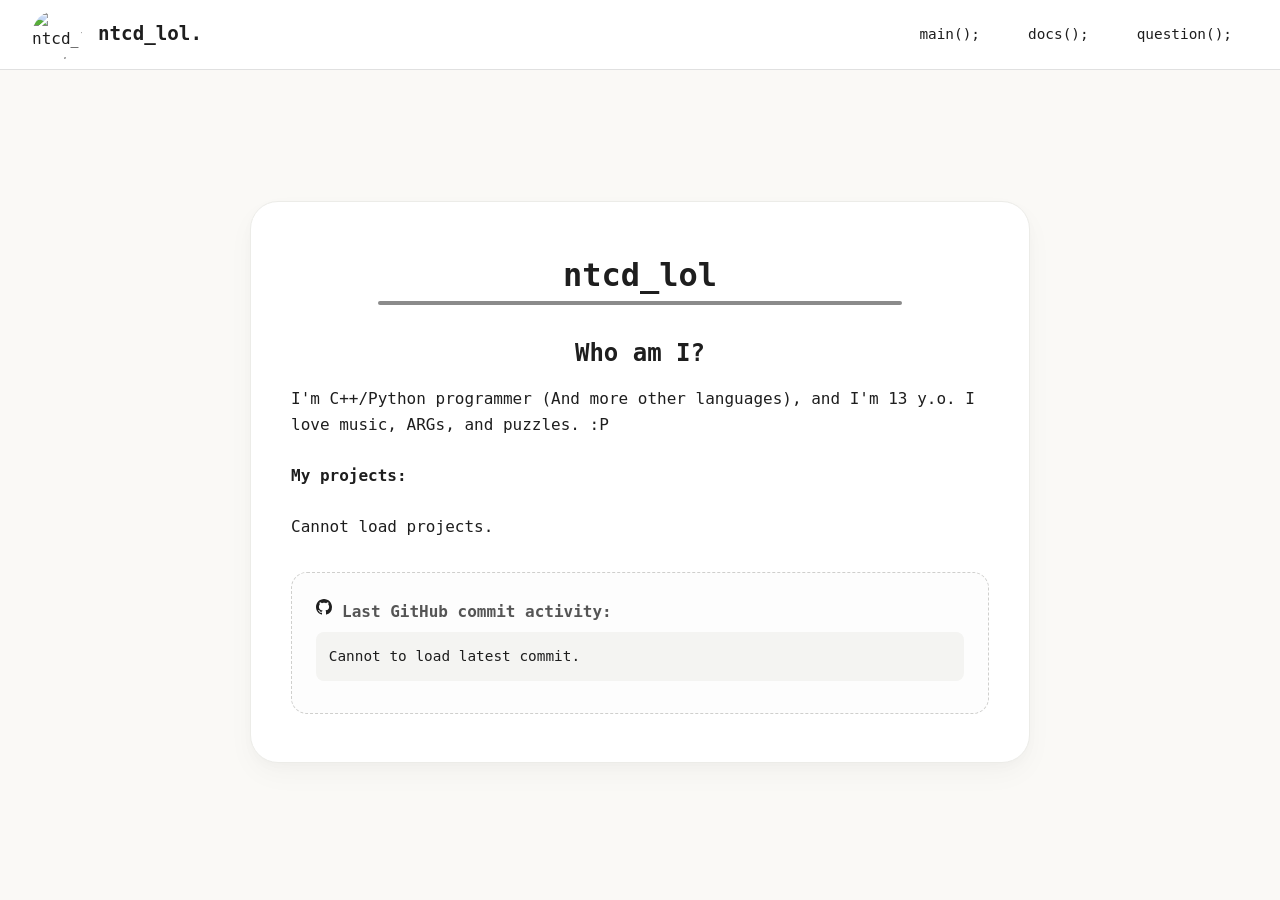
==== commit 1155f9af: "fuck." ====
--- a/index.html
+++ b/index.html
@@ -1,6 +1,5 @@
 <!DOCTYPE html>
 <html>
-    <!--- Первое что было в моих мыслях - читай задом наперед. Получится нечитабельно? Попроси помочь. --->
     <head>
         <title>ntcd_lol - programmer</title>
         <link rel="stylesheet" href="static/style.css">
@@ -27,64 +26,125 @@
             <div class="block">
                 <p>I'm C++/Python programmer (And more other languages), and I'm 13 y.o. I love music, ARGs, and puzzles. :P</p><br>
                 <p><strong>My projects:</strong></p><br>
-                    <div class="project">
-                        <img src="https://github.com/ntcd-lol/nlang/raw/main/assets/logo.svg" style="max-block-size: 10cap; border-radius: 50%;">
-                        <div>
-                            <h2>N (nlang)</h2>
-                            <p>My own programming language, based on concepts from C++, Zig, Rust, and Python.</p>
-                        </div>
-                        <!--- Не это ты ли ищешь?) --->
+
+                <!-- Сюда динамически рендерятся проекты -->
+                <div id="projects-container">
+                    <p id="projects-loading">Loading projects...</p>
+                </div>
+
+                <!-- Блок отображения последнего коммита -->
+                <div id="commit-container">
+                    <div style="display: inline-flex; gap: 10px;">
+                        <svg xmlns="http://www.w3.org/2000/svg" width="16" height="16" fill="currentColor" class="bi bi-github" viewBox="0 0 16 16">
+                            <path d="M8 0C3.58 0 0 3.58 0 8c0 3.54 2.29 6.53 5.47 7.59.4.07.55-.17.55-.38 0-.19-.01-.82-.01-1.49-2.01.37-2.53-.49-2.69-.94-.09-.23-.48-.94-.82-1.13-.28-.15-.68-.52-.01-.53.63-.01 1.08.58 1.23.82.72 1.21 1.87.87 2.33.66.07-.52.28-.87.51-1.07-1.78-.2-3.64-.89-3.64-3.95 0-.87.31-1.59.82-2.15-.08-.2-.36-1.02.08-2.12 0 0 .67-.21 2.2.82.64-.18 1.32-.27 2-.27s1.36.09 2 .27c1.53-1.04 2.2-.82 2.2-.82.44 1.1.16 1.92.08 2.12.51.56.82 1.27.82 2.15 0 3.07-1.87 3.75-3.65 3.95.29.25.54.73.54 1.48 0 1.07-.01 1.93-.01 2.2 0 .21.15.46.55.38A8.01 8.01 0 0 0 16 8c0-4.42-3.58-8-8-8"/>
+                        </svg>
+                        <p class="commit-title"> Last GitHub commit activity:</p>
                     </div>
-                    <div class="project">
-                        <img src="https://raw.githubusercontent.com/ntcd-lol/pse-lua/refs/heads/main/docs/content/cube.png" style="max-block-size: 10cap; border-radius: 50%;">
-                        <div>
-                            <h2>PSE SDK Lua</h2>
-                            <p>A project that provides a convenient Lua Fluent API built on top of the raw 64-byte C++ packets used for SDK communication with the game Portal: Solver.</p>
-                        </div>
-                        <!--- Старый верный друг. --->
-                    </div>
-                    <div class="project">
-                        <img src="https://github.com/ntcd-lol/baddy754/raw/main/content/logo.svg" style="max-block-size: 10cap; border-radius: 50%;">
-                        <div>
-                            <h2>baddy754</h2>
-                            <p>A library for optimizing CPU operations on float/double values by leveraging tricks based on the IEEE 754 standard.</p>
-                        </div>
-                        <!--- Можешь не продолжать. Копать дальше не зачем. --->
-                    </div>
-                    <div class="project">
-                        <img src="https://github.com/ntcd-lol/absh/raw/main/assets/logo.svg" style="max-block-size: 10cap; border-radius: 50%;">
-                        <div>
-                            <h2>absh (Absolute Shell)</h2>
-                            <p>My shell for a more convenient experience in the Termux terminal.</p>
-                        </div>
-                        <!--- И что тебе это дает? --->
-                    </div>
-
-                    <!-- Блок отображения последнего коммита -->
-                    <div id="commit-container">
-                        <div style="display: inline-flex; gap: 10px;">
-                            <svg xmlns="http://www.w3.org/2000/svg" width="16" height="16" fill="currentColor" class="bi bi-github" viewBox="0 0 16 16">
-                                <path d="M8 0C3.58 0 0 3.58 0 8c0 3.54 2.29 6.53 5.47 7.59.4.07.55-.17.55-.38 0-.19-.01-.82-.01-1.49-2.01.37-2.53-.49-2.69-.94-.09-.23-.48-.94-.82-1.13-.28-.15-.68-.52-.01-.53.63-.01 1.08.58 1.23.82.72 1.21 1.87.87 2.33.66.07-.52.28-.87.51-1.07-1.78-.2-3.64-.89-3.64-3.95 0-.87.31-1.59.82-2.15-.08-.2-.36-1.02.08-2.12 0 0 .67-.21 2.2.82.64-.18 1.32-.27 2-.27s1.36.09 2 .27c1.53-1.04 2.2-.82 2.2-.82.44 1.1.16 1.92.08 2.12.51.56.82 1.27.82 2.15 0 3.07-1.87 3.75-3.65 3.95.29.25.54.73.54 1.48 0 1.07-.01 1.93-.01 2.2 0 .21.15.46.55.38A8.01 8.01 0 0 0 16 8c0-4.42-3.58-8-8-8"/>
-                            </svg>
-                            <p class="commit-title"> Last GitHub commit activity:</p>
-                        </div>
-                        <div id="commit-info" class="commit-details">Loading...</div>
-                        <div id="commit-meta" class="commit-meta"></div>
-                    </div>
-
-                <!---
-                    ???:
-                Бери то что тебе дают, оттуда откуда дают.
-                Никогда в одном цельном контексте не бери иное.
-
-                Предыдущие комментарии могут показаться мелочью.
-                Не читай их. Бери все. Дальше все комментарии что будут
-                ЛОЖЬ.
-                --->
+                    <div id="commit-info" class="commit-details">Loading...</div>
+                    <div id="commit-meta" class="commit-meta"></div>
+                </div>
             </div>
         </div>
 
         <script>
+        // ---------- Динамическая загрузка проектов из TOML (gist) ----------
+        const PROJECTS_TOML_URL =
+            'https://gist.githubusercontent.com/ntcd-lol/a059a291a937e4c6cc69dd77a337c65f/raw/data.toml';
+
+        // Минимальный парсер TOML под формат [[projects]] с плоскими ключами
+        function parseProjectsToml(text) {
+            const projects = [];
+            let current = null;
+
+            const lines = text.split(/\r?\n/);
+            for (let rawLine of lines) {
+                // убрать комментарии (не внутри строк — для нашего простого формата достаточно)
+                const line = rawLine.replace(/#.*$/, '').trim();
+                if (!line) continue;
+
+                if (line === '[[projects]]') {
+                    if (current) projects.push(current);
+                    current = {};
+                    continue;
+                }
+
+                const eq = line.indexOf('=');
+                if (eq === -1 || !current) continue;
+
+                const key = line.slice(0, eq).trim();
+                let value = line.slice(eq + 1).trim();
+
+                // строковое значение
+                if (value.startsWith('"') && value.endsWith('"')) {
+                    value = value.slice(1, -1)
+                        .replace(/\\"/g, '"')
+                        .replace(/\\\\/g, '\\');
+                }
+
+                current[key] = value;
+            }
+            if (current) projects.push(current);
+            return projects;
+        }
+
+        function escapeHtml(str) {
+            return String(str ?? '')
+                .replace(/&/g, '&amp;')
+                .replace(/</g, '&lt;')
+                .replace(/>/g, '&gt;')
+                .replace(/"/g, '&quot;')
+                .replace(/'/g, '&#39;');
+        }
+
+        function renderProjects(projects) {
+            const container = document.getElementById('projects-container');
+            container.innerHTML = '';
+
+            if (!projects.length) {
+                container.innerHTML = '<p>Projects not found.</p>';
+                return;
+            }
+
+            for (const p of projects) {
+                const card = document.createElement('div');
+                card.className = 'project';
+
+                const img = document.createElement('img');
+                img.src = p.icon || '';
+                img.alt = (p.name || 'project') + ' logo';
+                img.style.maxBlockSize = '10cap';
+                img.style.borderRadius = '50%';
+                img.loading = 'lazy';
+
+                const info = document.createElement('div');
+                const title = document.createElement('h2');
+                title.textContent = p.name || 'Untitled';
+                const desc = document.createElement('p');
+                desc.textContent = p.description || '';
+                info.appendChild(title);
+                info.appendChild(desc);
+
+                card.appendChild(img);
+                card.appendChild(info);
+                container.appendChild(card);
+            }
+        }
+
+        async function loadProjects() {
+            const container = document.getElementById('projects-container');
+            try {
+                const res = await fetch(PROJECTS_TOML_URL, { cache: 'no-store' });
+                if (!res.ok) throw new Error(`HTTP ${res.status}`);
+                const text = await res.text();
+                const projects = parseProjectsToml(text);
+                renderProjects(projects);
+            } catch (err) {
+                console.error('Failed to load projects:', err);
+                container.innerHTML = '<p>Cannot load projects.</p>';
+            }
+        }
+
+        // ---------- Последний коммит (без изменений) ----------
         async function fetchLatestCommit() {
             const infoElement = document.getElementById('commit-info');
             const metaElement = document.getElementById('commit-meta');
@@ -114,7 +174,7 @@
                     const commitMessage = lastCommit.commit.message;
                     const commitUrl = lastCommit.html_url;
 
-                    infoElement.innerHTML = `<strong>[${shortSha}]</strong> ${commitMessage}`;
+                    infoElement.innerHTML = `<strong>[${shortSha}]</strong> ${escapeHtml(commitMessage)}`;
                     metaElement.innerHTML = `In repo: <a href="https://github.com/${repoName}" target="_blank">${repoName}</a> | <a href="${commitUrl}" target="_blank">Open commit.</a>`;
                 } else {
                     infoElement.textContent = 'Коммиты не найдены.';
@@ -125,11 +185,10 @@
             }
         }
 
-        document.addEventListener('DOMContentLoaded', fetchLatestCommit);
-
+        document.addEventListener('DOMContentLoaded', () => {
+            loadProjects();
+            fetchLatestCommit();
+        });
         </script>
     </body>
-
-    <!--- А вот что правда
-    Решать тебе. --->
 </html>
